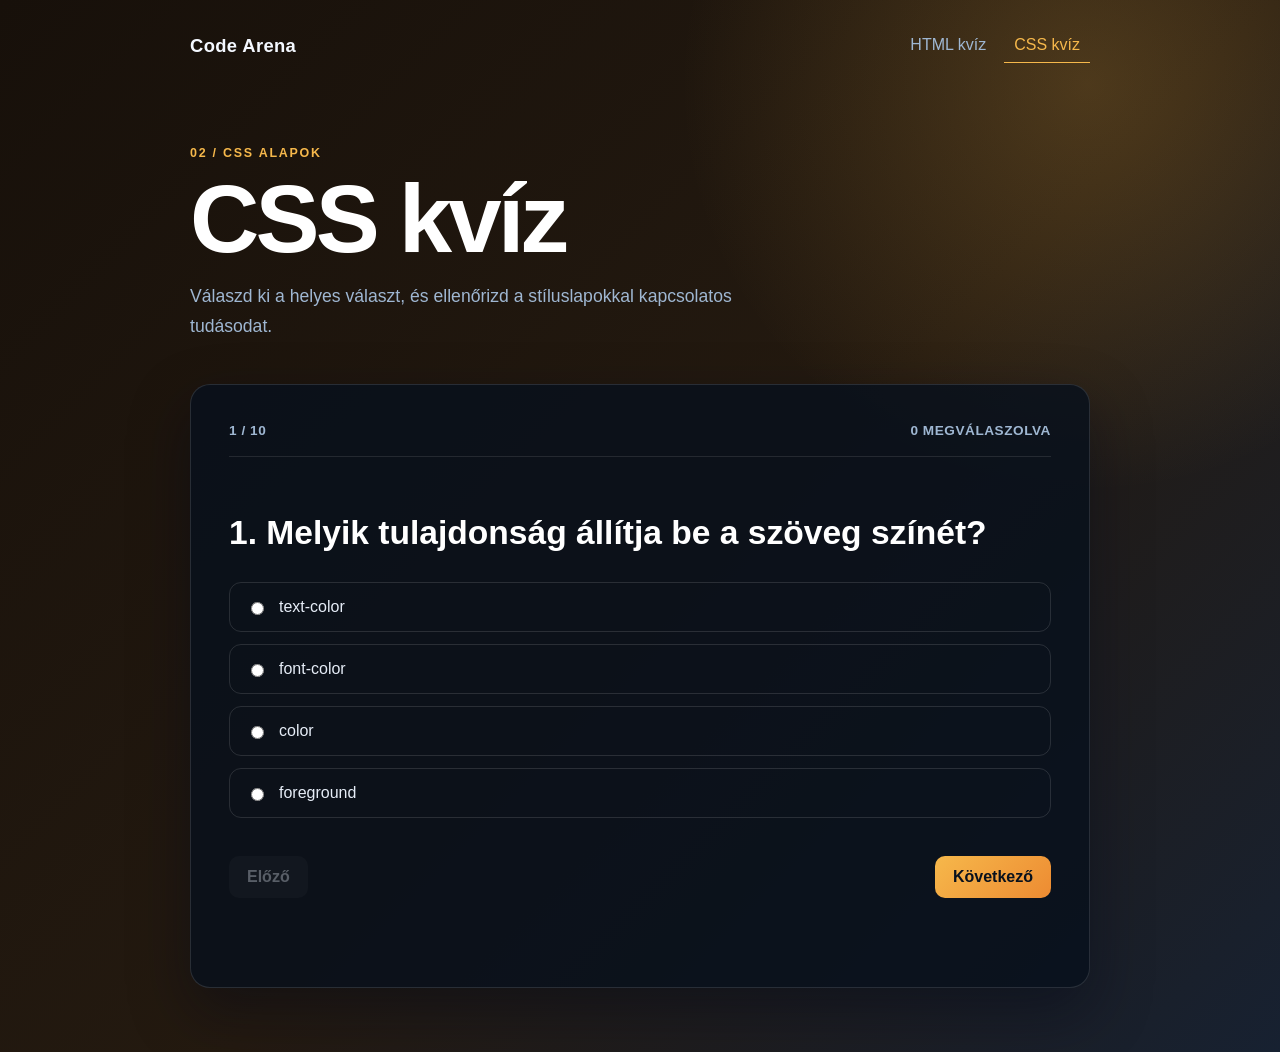
==== css-quiz.html @ 55a7f7bf "Add separate HTML and CSS quiz pages" ====
<!DOCTYPE html>
<html lang="hu">
  <head>
    <meta charset="UTF-8" />
    <meta name="viewport" content="width=device-width, initial-scale=1.0" />
    <meta name="description" content="CSS kvíz kezdőknek és 9. osztályos tanulóknak." />
    <title>CSS kvíz | Code Arena</title>
    <link rel="stylesheet" href="style.css" />
  </head>
  <body class="standalone-quiz css-quiz-page">
    <main class="standalone-shell">
      <nav class="quiz-nav" aria-label="Kvízválasztó">
        <a class="quiz-brand" href="index.html">Code Arena</a>
        <div class="quiz-links">
          <a class="quiz-link" href="html-quiz.html">HTML kvíz</a>
          <a class="quiz-link active" href="css-quiz.html">CSS kvíz</a>
        </div>
      </nav>
      <header class="standalone-hero">
        <span class="standalone-kicker">02 / CSS alapok</span>
        <h1>CSS kvíz</h1>
        <p>Válaszd ki a helyes választ, és ellenőrizd a stíluslapokkal kapcsolatos tudásodat.</p>
      </header>
      <form class="standalone-form" id="css-quiz-form">
        <div class="standalone-progress"><span id="css-progress">1 / 10</span><span id="css-score">0 pont</span></div>
        <div id="css-question"></div>
        <div class="standalone-actions">
          <button class="quiz-button secondary" type="button" id="css-prev" disabled>Előző</button>
          <button class="quiz-button" type="button" id="css-next">Következő</button>
          <button class="quiz-button hidden" type="submit" id="css-finish">Eredmény</button>
        </div>
        <p class="standalone-result" id="css-result" aria-live="polite"></p>
      </form>
    </main>
    <script>
      const cssQuestions = [
        ["Melyik tulajdonság állítja be a szöveg színét?", ["text-color", "font-color", "color", "foreground"], 2],
        ["Melyik szelektor jelöl egy class nevű osztályt?", ["#class", ".class", "class", "@class"], 1],
        ["Melyik tulajdonság állítja be a külső margót?", ["padding", "space", "margin", "gap"], 2],
        ["Melyik tulajdonság állítja be a belső térközt?", ["inside-space", "padding", "margin", "border-gap"], 1],
        ["Melyik deklaráció teszi rácsossá az elemet?", ["layout: grid", "position: grid", "display: grid", "grid: true"], 2],
        ["Melyik tulajdonság változtatja meg a betűméretet?", ["font-size", "text-size", "font-height", "size"], 0],
        ["Melyik szelektor jelöl egy id azonosítót?", [".azonosito", "id.azonosito", "#azonosito", "@azonosito"], 2],
        ["Melyik tulajdonság állítja be az elem háttérszínét?", ["background-color", "back-color", "color-background", "fill-color"], 0],
        ["Melyik érték igazítja középre a flex-elemeket a főtengelyen?", ["align-items: center", "justify-content: center", "text-align: center", "place: center"], 1],
        ["Melyik tulajdonság változtatja meg egy elem szélességét?", ["size", "width", "element-width", "scale"], 1]
      ];
      let cssIndex = 0;
      let cssAnswers = [];
      const cssQuestion = document.getElementById("css-question");
      const cssProgress = document.getElementById("css-progress");
      const cssScore = document.getElementById("css-score");
      const cssPrev = document.getElementById("css-prev");
      const cssNext = document.getElementById("css-next");
      const cssFinish = document.getElementById("css-finish");
      const cssResult = document.getElementById("css-result");

      function renderCssQuestion() {
        const [question, answers] = cssQuestions[cssIndex];
        cssQuestion.innerHTML = `<h2>${cssIndex + 1}. ${question}</h2><div class="answer-grid">${answers.map((answer, index) => `<label class="answer-option"><input type="radio" name="css-answer" value="${index}" ${cssAnswers[cssIndex] === index ? "checked" : ""} /><span>${answer}</span></label>`).join("")}</div>`;
        cssProgress.textContent = `${cssIndex + 1} / ${cssQuestions.length}`;
        cssScore.textContent = `${cssAnswers.filter((answer) => answer !== undefined).length} megválaszolva`;
        cssPrev.disabled = cssIndex === 0;
        cssNext.classList.toggle("hidden", cssIndex === cssQuestions.length - 1);
        cssFinish.classList.toggle("hidden", cssIndex !== cssQuestions.length - 1);
      }

      function saveCssAnswer() { const selected = cssQuestion.querySelector("input:checked"); if (selected) cssAnswers[cssIndex] = Number(selected.value); }
      cssNext.addEventListener("click", () => { saveCssAnswer(); cssIndex += 1; renderCssQuestion(); });
      cssPrev.addEventListener("click", () => { saveCssAnswer(); cssIndex -= 1; renderCssQuestion(); });
      document.getElementById("css-quiz-form").addEventListener("submit", (event) => {
        event.preventDefault(); saveCssAnswer();
        const correct = cssAnswers.filter((answer, index) => answer === cssQuestions[index][2]).length;
        cssResult.textContent = `Eredményed: ${correct}/${cssQuestions.length} pont (${Math.round(correct / cssQuestions.length * 100)}%).`;
        cssResult.className = "standalone-result visible";
        cssFinish.textContent = "Újrakezdés"; cssFinish.type = "button";
        cssFinish.onclick = () => { cssIndex = 0; cssAnswers = []; cssResult.className = "standalone-result"; cssFinish.textContent = "Eredmény"; cssFinish.type = "submit"; cssFinish.onclick = null; renderCssQuestion(); };
      });
      renderCssQuestion();
    </script>
  </body>
</html>
---- style.css ----
:root {
  --bg: #040b16;
  --bg-soft: #0b1628;
  --panel: rgba(10, 20, 34, 0.9);
  --panel-strong: #101d2d;
  --panel-border: rgba(116, 175, 255, 0.2);
  --text: #e6edf7;
  --muted: #9fb7d2;
  --primary: #5aa9ff;
  --primary-strong: #2b7fff;
  --primary-soft: rgba(90, 169, 255, 0.12);
  --success-bg: rgba(34, 197, 94, 0.14);
  --success-text: #9ae6b4;
  --error-bg: rgba(239, 68, 68, 0.14);
  --error-text: #fca5a5;
  --shadow: rgba(2, 6, 23, 0.7);
}

* {
  box-sizing: border-box;
}

html {
  scroll-behavior: smooth;
}

body {
  margin: 0;
  min-height: 100vh;
  font-family: "Segoe UI", Tahoma, Geneva, Verdana, sans-serif;
  background:
    radial-gradient(circle at top, rgba(42, 122, 255, 0.22), transparent 30%),
    linear-gradient(135deg, #020812 0%, #071321 35%, #0b1628 100%);
  color: var(--text);
}

.container {
  max-width: 1100px;
  margin: 0 auto;
  padding: 48px 20px 64px;
}

.auth-shell {
  background: linear-gradient(180deg, rgba(13, 24, 38, 0.98), rgba(9, 17, 28, 0.96));
  border: 1px solid var(--panel-border);
  border-radius: 24px;
  padding: 22px;
  margin-bottom: 28px;
  box-shadow: 0 24px 60px rgba(2, 6, 23, 0.6);
}

.auth-header {
  display: flex;
  align-items: center;
  justify-content: space-between;
  gap: 16px;
  margin-bottom: 18px;
}

.auth-header h2 {
  margin: 0;
  font-size: clamp(1.5rem, 2vw, 2rem);
  color: #f4f8ff;
}

.auth-tabs {
  display: flex;
  gap: 12px;
  margin-bottom: 20px;
}

.auth-tab {
  flex: 1;
  padding: 12px 16px;
  border: 1px solid rgba(116, 175, 255, 0.2);
  background: rgba(17, 28, 44, 0.9);
  color: var(--text);
  border-radius: 12px;
  cursor: pointer;
  font-weight: 700;
  transition: all 0.2s ease;
}

.auth-tab.active {
  background: linear-gradient(135deg, rgba(90, 169, 255, 0.22), rgba(43, 127, 255, 0.18));
  border-color: rgba(90, 169, 255, 0.7);
  box-shadow: 0 0 0 1px rgba(90, 169, 255, 0.2);
}

.auth-panels {
  display: grid;
}

.auth-panel {
  background: rgba(12, 21, 34, 0.8);
  border: 1px solid rgba(116, 175, 255, 0.14);
  border-radius: 18px;
  padding: 18px;
}

.auth-form {
  display: grid;
  gap: 14px;
}

.auth-form label {
  display: grid;
  gap: 8px;
  color: var(--muted);
  font-weight: 600;
}

.remember-row {
  display: flex !important;
  align-items: center;
  gap: 10px;
  flex-direction: row !important;
  color: var(--text) !important;
}

.remember-row input {
  width: auto;
  accent-color: var(--primary);
}

.auth-form input {
  width: 100%;
  padding: 12px 14px;
  border: 1px solid rgba(116, 175, 255, 0.2);
  border-radius: 12px;
  background: rgba(5, 10, 18, 0.9);
  color: var(--text);
  font-size: 1rem;
}

.auth-form input:focus {
  outline: 2px solid rgba(90, 169, 255, 0.5);
  border-color: rgba(90, 169, 255, 0.7);
}

.auth-submit {
  border: none;
  border-radius: 12px;
  background: linear-gradient(135deg, #7ec1ff 0%, #2b7fff 100%);
  color: #03111d;
  font-weight: 800;
  padding: 12px 16px;
  cursor: pointer;
  transition: transform 0.2s ease, filter 0.2s ease;
}

.auth-submit:hover {
  transform: translateY(-1px);
  filter: brightness(1.04);
}

.auth-submit:disabled {
  opacity: 0.7;
  cursor: wait;
}

.quiz-choice {
  display: flex;
  align-items: center;
  justify-content: space-between;
  gap: 18px;
  padding: 18px 20px;
  margin-bottom: 20px;
  border: 1px solid rgba(90, 169, 255, 0.22);
  border-radius: 16px;
  background: rgba(11, 22, 40, 0.82);
}

.quiz-choice-kicker {
  display: block;
  color: var(--primary);
  font-size: 0.7rem;
  font-weight: 800;
  letter-spacing: 0.12em;
  text-transform: uppercase;
}

.quiz-choice strong {
  display: block;
  margin-top: 4px;
  color: #f4f8ff;
}

.quiz-choice-links {
  display: flex;
  gap: 10px;
}

.quiz-choice-links a {
  padding: 10px 14px;
  border: 1px solid rgba(90, 169, 255, 0.35);
  border-radius: 10px;
  color: var(--text);
  font-weight: 700;
  text-decoration: none;
  transition: background 0.2s ease, border-color 0.2s ease, transform 0.2s ease;
}

.quiz-choice-links a:hover {
  border-color: var(--primary);
  background: var(--primary-soft);
  transform: translateY(-1px);
}

.user-bar {
  display: flex;
  align-items: center;
  justify-content: space-between;
  gap: 16px;
  background: rgba(11, 22, 40, 0.9);
  border: 1px solid rgba(116, 175, 255, 0.2);
  border-radius: 14px;
  padding: 12px 16px;
  margin-bottom: 20px;
  color: var(--text);
}

.user-meta {
  display: inline-flex;
  align-items: center;
  gap: 10px;
  font-weight: 700;
}

.user-icon {
  display: inline-flex;
  align-items: center;
  justify-content: center;
  width: 26px;
  height: 26px;
  border-radius: 8px;
  background: rgba(90, 169, 255, 0.12);
}

.logout-btn {
  border: none;
  border-radius: 10px;
  background: rgba(239, 68, 68, 0.12);
  color: #fecaca;
  padding: 9px 12px;
  font-weight: 700;
  cursor: pointer;
}

.app-header {
  display: flex;
  align-items: center;
  justify-content: space-between;
  gap: 12px;
  padding: 14px 18px;
  margin-bottom: 20px;
  border-radius: 18px;
  background: linear-gradient(135deg, rgba(9, 18, 30, 0.96), rgba(17, 31, 49, 0.95));
  border: 1px solid rgba(116, 175, 255, 0.2);
  box-shadow: 0 14px 30px rgba(2, 6, 23, 0.45);
}

.brand-block {
  display: inline-flex;
  align-items: center;
  gap: 12px;
}

.brand-mark {
  display: inline-flex;
  align-items: center;
  justify-content: center;
  width: 36px;
  height: 36px;
  border-radius: 12px;
  background: linear-gradient(135deg, #7ec1ff, #2b7fff);
  color: #02131d;
  font-weight: 900;
  font-size: 1.2rem;
  box-shadow: 0 0 25px rgba(90, 169, 255, 0.35);
}

.brand-block small,
.brand-block strong {
  display: block;
}

.brand-block small {
  color: var(--muted);
  letter-spacing: 0.08em;
  text-transform: uppercase;
  font-size: 0.65rem;
}

.brand-block strong {
  font-size: 1.05rem;
  color: #f4f8ff;
}

.live-tag {
  display: inline-flex;
  align-items: center;
  gap: 8px;
  padding: 8px 12px;
  border-radius: 999px;
  background: rgba(34, 197, 94, 0.12);
  border: 1px solid rgba(34, 197, 94, 0.45);
  color: #b7f7cc;
  font-weight: 700;
}

.live-dot {
  width: 10px;
  height: 10px;
  border-radius: 50%;
  background: #4ade80;
  box-shadow: 0 0 12px rgba(74, 222, 128, 0.9);
}

.hidden {
  display: none !important;
}

.header {
  text-align: left;
  margin-bottom: 32px;
  background: linear-gradient(180deg, rgba(13, 25, 41, 0.96), rgba(9, 17, 29, 0.94));
  border: 1px solid var(--panel-border);
  border-radius: 24px;
  padding: 36px 28px 30px;
  box-shadow: 0 24px 60px var(--shadow);
}

.hero-panel {
  display: grid;
  grid-template-columns: 1.15fr 0.85fr;
  align-items: center;
  gap: 28px;
}

.hero-copy {
  width: 100%;
}

.hero-topline {
  display: flex;
  align-items: center;
  gap: 12px;
  margin-bottom: 8px;
}

.hero-icon {
  display: inline-flex;
  align-items: center;
  justify-content: center;
  width: 40px;
  height: 40px;
  border-radius: 12px;
  background: rgba(90, 169, 255, 0.14);
  border: 1px solid rgba(90, 169, 255, 0.25);
}

.hero-icon svg {
  width: 22px;
  height: 22px;
  fill: #dfeeff;
}

.badge {
  display: inline-block;
  background: linear-gradient(135deg, var(--primary), var(--primary-strong));
  color: #01111d;
  padding: 9px 18px;
  border-radius: 999px;
  font-weight: 800;
  letter-spacing: 0.12em;
  text-transform: uppercase;
  font-size: 0.72rem;
  box-shadow: 0 0 20px rgba(90, 169, 255, 0.4);
}

h1 {
  margin: 18px 0 12px;
  font-size: clamp(2.3rem, 5vw, 4rem);
  line-height: 1.1;
  color: #f4f8ff;
  letter-spacing: -0.04em;
}

.subtitle {
  margin: 0;
  font-size: 1.08rem;
  color: var(--muted);
  max-width: 760px;
}

.feature-row {
  display: flex;
  flex-wrap: wrap;
  gap: 12px;
  margin-top: 22px;
}

.feature-pill {
  display: inline-flex;
  align-items: center;
  gap: 8px;
  background: rgba(90, 169, 255, 0.08);
  border: 1px solid rgba(90, 169, 255, 0.2);
  border-radius: 999px;
  padding: 8px 12px;
  color: #eaf4ff;
  font-size: 0.9rem;
}

.mini-icon {
  display: inline-flex;
  align-items: center;
  justify-content: center;
  width: 20px;
  height: 20px;
  border-radius: 50%;
  background: rgba(90, 169, 255, 0.15);
}

.hero-visual {
  position: relative;
  min-height: 260px;
  display: flex;
  align-items: center;
  justify-content: center;
}

.hero-visual img {
  width: 100%;
  max-width: 440px;
  height: 100%;
  min-height: 260px;
  object-fit: cover;
  border-radius: 22px;
  border: 1px solid rgba(116, 175, 255, 0.18);
  box-shadow: 0 30px 60px rgba(0, 0, 0, 0.45);
}

.floating-card {
  position: absolute;
  display: flex;
  align-items: center;
  gap: 12px;
  background: rgba(10, 18, 29, 0.92);
  border: 1px solid rgba(116, 175, 255, 0.2);
  border-radius: 16px;
  padding: 12px 14px;
  box-shadow: 0 18px 35px rgba(2, 6, 23, 0.45);
}

.card-one {
  left: 0;
  bottom: 18px;
}

.card-two {
  right: 6px;
  top: 20px;
}

.card-icon {
  display: inline-flex;
  width: 36px;
  height: 36px;
  align-items: center;
  justify-content: center;
  border-radius: 12px;
  background: rgba(90, 169, 255, 0.15);
  color: #dfeeff;
  font-size: 1.2rem;
}

.floating-card strong,
.floating-card small {
  display: block;
}

.floating-card strong {
  font-size: 1rem;
  color: #f4f8ff;
}

.floating-card small {
  color: var(--muted);
}

.quiz-form {
  background: linear-gradient(180deg, rgba(13, 24, 38, 0.96), rgba(9, 17, 28, 0.96));
  border: 1px solid var(--panel-border);
  border-radius: 24px;
  padding: 28px;
  box-shadow: 0 30px 70px rgba(1, 4, 10, 0.65);
}

.quiz-elite-header {
  display: flex;
  align-items: center;
  justify-content: space-between;
  gap: 12px;
  margin-bottom: 22px;
  padding: 12px 16px;
  border-radius: 14px;
  background: linear-gradient(135deg, rgba(90, 169, 255, 0.12), rgba(43, 127, 255, 0.1));
  border: 1px solid rgba(90, 169, 255, 0.22);
}

.elite-badge {
  display: inline-flex;
  align-items: center;
  padding: 7px 12px;
  border-radius: 999px;
  background: rgba(255, 215, 0, 0.1);
  border: 1px solid rgba(255, 215, 0, 0.35);
  color: #ffe686;
  font-weight: 800;
  letter-spacing: 0.08em;
  text-transform: uppercase;
  font-size: 0.7rem;
}

.elite-text {
  color: #dfeeff;
  font-weight: 700;
}

.question {
  border: 1px solid rgba(116, 175, 255, 0.14);
  border-radius: 18px;
  padding: 20px 18px 14px;
  margin-bottom: 22px;
  background: linear-gradient(180deg, rgba(11, 22, 40, 0.9), rgba(9, 18, 30, 0.8));
  box-shadow: inset 0 1px 0 rgba(255, 255, 255, 0.03);
}

.question h2 {
  margin: 0 0 16px;
  font-size: 1.08rem;
  color: #edf4ff;
  line-height: 1.5;
}

.question label {
  display: block;
  padding: 12px 14px;
  margin: 10px 0;
  border-radius: 12px;
  background: rgba(14, 26, 42, 0.9);
  border: 1px solid rgba(116, 175, 255, 0.2);
  color: var(--text);
  cursor: pointer;
  transition: transform 0.18s ease, border-color 0.18s ease, background 0.18s ease;
}

.question label:hover {
  transform: translateY(-1px);
  background: rgba(24, 40, 62, 0.96);
  border-color: rgba(90, 169, 255, 0.7);
}

.question.checked label.correct-answer {
  background: var(--success-bg);
  border-color: rgba(34, 197, 94, 0.8);
  color: var(--success-text);
  font-weight: bold;
}

.question.checked label.wrong-answer {
  background: var(--error-bg);
  border-color: rgba(239, 68, 68, 0.8);
  color: var(--error-text);
  font-weight: bold;
}

.answer-hint {
  margin: 14px 0 0;
  padding: 10px 12px;
  border-radius: 10px;
  background: rgba(34, 197, 94, 0.12);
  border: 1px solid rgba(34, 197, 94, 0.6);
  color: #b7f7cc;
  font-weight: 700;
}

.question input[type="radio"] {
  margin-right: 10px;
  accent-color: var(--primary);
  transform: scale(1.08);
}

.written-answer {
  display: block;
  width: 100%;
  resize: vertical;
  padding: 12px 14px;
  margin-top: 8px;
  border: 1px solid rgba(116, 175, 255, 0.28);
  border-radius: 12px;
  background: rgba(5, 10, 18, 0.9);
  color: var(--text);
  font: inherit;
  line-height: 1.5;
}

.written-answer:focus {
  outline: 2px solid rgba(90, 169, 255, 0.45);
  border-color: rgba(90, 169, 255, 0.7);
}

.written-answer.correct-answer {
  background: var(--success-bg);
  border-color: rgba(34, 197, 94, 0.8);
}

.written-answer.wrong-answer {
  background: var(--error-bg);
  border-color: rgba(239, 68, 68, 0.8);
}

.quiz-progress {
  display: flex;
  justify-content: space-between;
  gap: 16px;
  margin: 0 0 18px;
  color: var(--muted);
  font-weight: 700;
}

.quiz-progress span:first-child {
  color: #f4f8ff;
}

.quiz-navigation {
  display: grid;
  grid-template-columns: 1fr 1fr;
  gap: 12px;
}

.next-btn,
.submit-btn,
.previous-btn {
  display: block;
  width: 100%;
  border: none;
  background: linear-gradient(135deg, #70b7ff 0%, #2b7fff 100%);
  color: #03111d;
  font-weight: 800;
  font-size: 1rem;
  padding: 16px 20px;
  border-radius: 14px;
  cursor: pointer;
  transition: transform 0.2s ease, box-shadow 0.2s ease, filter 0.2s ease;
  box-shadow: 0 18px 35px rgba(43, 127, 255, 0.35);
}

.next-btn:hover,
.submit-btn:hover,
.previous-btn:not(:disabled):hover {
  transform: translateY(-1px);
  filter: brightness(1.06);
}

.next-btn:active,
.submit-btn:active,
.previous-btn:not(:disabled):active {
  transform: translateY(0);
}

.previous-btn {
  background: rgba(116, 175, 255, 0.12);
  color: var(--text);
  border: 1px solid rgba(116, 175, 255, 0.28);
  box-shadow: none;
}

.previous-btn:disabled {
  opacity: 0.4;
  cursor: not-allowed;
}

.quiz-navigation .submit-btn {
  grid-column: 1 / -1;
}

.result {
  margin: 22px 0 0;
  text-align: center;
  font-size: 1.12rem;
  font-weight: 700;
  color: #dbeafe;
  background: rgba(90, 169, 255, 0.08);
  border: 1px solid rgba(90, 169, 255, 0.2);
  border-radius: 12px;
  padding: 14px 16px;
}

.review-panel {
  margin-top: 28px;
  padding: 28px;
  border: 1px solid var(--panel-border);
  border-radius: 24px;
  background: linear-gradient(180deg, rgba(13, 24, 38, 0.96), rgba(9, 17, 28, 0.96));
  box-shadow: 0 30px 70px rgba(1, 4, 10, 0.65);
}

.review-header {
  display: flex;
  align-items: center;
  justify-content: space-between;
  gap: 18px;
  margin-bottom: 22px;
  padding-bottom: 20px;
  border-bottom: 1px solid rgba(116, 175, 255, 0.2);
}

.review-header h2 {
  margin: 0 0 16px;
  color: #f4f8ff;
}

.review-button,
.back-to-quiz {
  width: 100%;
  margin-top: 14px;
  border: 1px solid rgba(90, 169, 255, 0.5);
  border-radius: 12px;
  padding: 13px 16px;
  background: rgba(90, 169, 255, 0.14);
  color: #eaf4ff;
  font-weight: 800;
  cursor: pointer;
}

.back-to-quiz {
  width: auto;
  margin-top: 0;
  white-space: nowrap;
}

.review-button:hover,
.back-to-quiz:hover {
  background: rgba(90, 169, 255, 0.24);
}

#review-list {
  display: grid;
  gap: 12px;
}

.review-item {
  padding: 14px 16px;
  border-radius: 12px;
  border: 1px solid;
}

.review-item h3,
.review-item p {
  margin: 0;
}

.review-item h3 {
  margin-bottom: 8px;
  color: #f4f8ff;
  font-size: 1rem;
}

.review-item p {
  color: var(--text);
  line-height: 1.5;
}

.review-correct {
  background: var(--success-bg);
  border-color: rgba(34, 197, 94, 0.7);
}

.review-wrong {
  background: var(--error-bg);
  border-color: rgba(239, 68, 68, 0.7);
}

@media (max-width: 640px) {
  .review-header {
    align-items: stretch;
    flex-direction: column;
  }

  .back-to-quiz {
    width: 100%;
  }
}

@media (max-width: 640px) {
  .container {
    padding: 20px 12px 40px;
  }

  .hero-panel {
    grid-template-columns: 1fr;
  }

  .auth-header {
    flex-direction: column;
    align-items: flex-start;
  }

  .auth-tabs {
    flex-direction: column;
  }

  .app-header,
  .user-bar,
  .quiz-elite-header,
  .quiz-choice {
    flex-direction: column;
    align-items: flex-start;
  }

  .quiz-choice-links {
    width: 100%;
  }

  .quiz-choice-links a {
    flex: 1;
    text-align: center;
  }

  .feature-row {
    flex-direction: column;
  }

  .header,
  .quiz-form {
    padding: 18px 14px;
  }

  .question {
    padding: 18px 14px 12px;
  }

  .floating-card {
    position: static;
    margin-top: 12px;
  }

  .hero-visual {
    display: grid;
    gap: 12px;
  }
}

/* Standalone HTML and CSS quiz pages */
.standalone-quiz {
  --quiz-accent: #5aa9ff;
  --quiz-accent-strong: #2b7fff;
  background:
    radial-gradient(circle at 85% 8%, rgba(90, 169, 255, 0.22), transparent 28%),
    linear-gradient(135deg, #06101d 0%, #0b1628 55%, #101b2d 100%);
}

.css-quiz-page {
  --quiz-accent: #f6b84b;
  --quiz-accent-strong: #ed8b32;
  background:
    radial-gradient(circle at 85% 8%, rgba(246, 184, 75, 0.2), transparent 28%),
    linear-gradient(135deg, #17100a 0%, #241a10 55%, #172131 100%);
}

.standalone-shell {
  width: min(900px, calc(100% - 32px));
  margin: 0 auto;
  padding: 28px 0 64px;
}

.quiz-nav,
.standalone-progress,
.standalone-actions {
  display: flex;
  align-items: center;
  justify-content: space-between;
  gap: 16px;
}

.quiz-nav {
  margin-bottom: 80px;
}

.quiz-brand {
  color: #f4f8ff;
  font-size: 1.15rem;
  font-weight: 900;
  letter-spacing: 0.02em;
  text-decoration: none;
}

.quiz-links {
  display: flex;
  gap: 8px;
}

.quiz-link {
  border-bottom: 1px solid transparent;
  color: var(--muted);
  padding: 8px 10px;
  text-decoration: none;
  transition: color 0.2s ease, border-color 0.2s ease;
}

.quiz-link:hover,
.quiz-link.active {
  border-color: var(--quiz-accent);
  color: var(--quiz-accent);
}

.standalone-hero {
  max-width: 680px;
  margin-bottom: 42px;
}

.standalone-kicker {
  color: var(--quiz-accent);
  font-size: 0.78rem;
  font-weight: 800;
  letter-spacing: 0.14em;
  text-transform: uppercase;
}

.standalone-hero h1 {
  margin: 12px 0;
  color: #fff;
  font-size: clamp(3rem, 8vw, 6rem);
  line-height: 0.95;
}

.standalone-hero p {
  max-width: 560px;
  color: var(--muted);
  font-size: 1.1rem;
  line-height: 1.7;
}

.standalone-form {
  background: rgba(8, 17, 29, 0.82);
  border: 1px solid rgba(255, 255, 255, 0.12);
  border-radius: 20px;
  box-shadow: 0 24px 60px rgba(2, 6, 23, 0.42);
  padding: clamp(20px, 4vw, 38px);
}

.standalone-progress {
  border-bottom: 1px solid rgba(255, 255, 255, 0.1);
  color: var(--muted);
  font-size: 0.85rem;
  font-weight: 700;
  letter-spacing: 0.04em;
  padding-bottom: 18px;
  text-transform: uppercase;
}

#html-question,
#css-question {
  min-height: 300px;
  padding: 54px 0 38px;
}

.standalone-form h2 {
  color: #fff;
  font-size: clamp(1.45rem, 3vw, 2.1rem);
  line-height: 1.3;
  margin: 0 0 28px;
}

.answer-grid {
  display: grid;
  gap: 12px;
}

.answer-option {
  display: flex;
  align-items: center;
  gap: 12px;
  border: 1px solid rgba(255, 255, 255, 0.12);
  border-radius: 12px;
  color: var(--text);
  cursor: pointer;
  padding: 15px 16px;
  transition: border-color 0.2s ease, background 0.2s ease, transform 0.2s ease;
}

.answer-option:hover {
  border-color: var(--quiz-accent);
  background: rgba(255, 255, 255, 0.05);
  transform: translateX(3px);
}

.answer-option input {
  accent-color: var(--quiz-accent);
}

.quiz-button {
  border: 0;
  border-radius: 10px;
  background: linear-gradient(135deg, var(--quiz-accent), var(--quiz-accent-strong));
  color: #08111d;
  cursor: pointer;
  font: inherit;
  font-weight: 800;
  padding: 12px 18px;
  transition: transform 0.2s ease, filter 0.2s ease;
}

.quiz-button:hover:not(:disabled) {
  filter: brightness(1.08);
  transform: translateY(-2px);
}

.quiz-button.secondary {
  background: rgba(255, 255, 255, 0.08);
  color: var(--text);
}

.quiz-button:disabled {
  cursor: not-allowed;
  opacity: 0.35;
}

.standalone-result {
  color: var(--quiz-accent);
  font-size: 1.1rem;
  font-weight: 800;
  margin: 24px 0 0;
  min-height: 1.5em;
}

.standalone-result:not(.visible) {
  visibility: hidden;
}

@media (max-width: 640px) {
  .standalone-shell {
    width: min(100% - 24px, 900px);
    padding-top: 18px;
  }

  .quiz-nav {
    align-items: flex-start;
    flex-direction: column;
    margin-bottom: 58px;
  }

  .quiz-links {
    width: 100%;
  }

  .quiz-link {
    flex: 1;
    padding-left: 0;
  }

  .standalone-hero h1 {
    font-size: 3.5rem;
  }

  .standalone-actions {
    flex-wrap: wrap;
  }

  .quiz-button {
    flex: 1;
  }
}
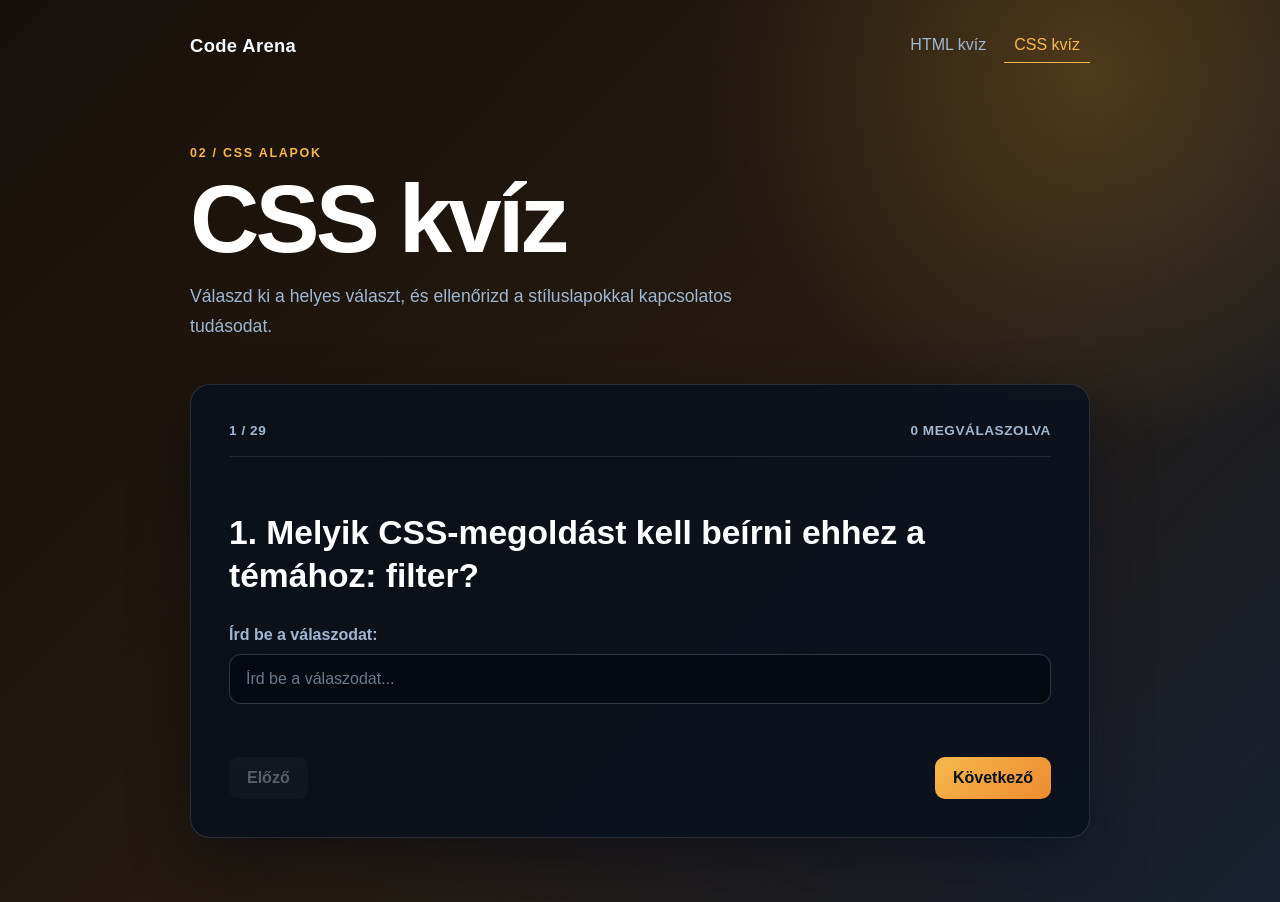
==== commit 840b5004: "Add randomized typed-answer quiz banks" ====
--- a/css-quiz.html
+++ b/css-quiz.html
@@ -29,8 +29,18 @@
           <button class="quiz-button" type="button" id="css-next">Következő</button>
           <button class="quiz-button hidden" type="submit" id="css-finish">Eredmény</button>
         </div>
-        <p class="standalone-result" id="css-result" aria-live="polite"></p>
       </form>
+      <button class="quiz-button standalone-review-button hidden" type="button" id="css-review-button">Eredmény megtekintése</button>
+      <section class="standalone-review hidden" id="css-review-panel" aria-live="polite">
+        <div class="review-header">
+          <div>
+            <span class="standalone-kicker">Összesítés</span>
+            <h2>CSS kvíz eredménye</h2>
+          </div>
+          <button class="quiz-button secondary" type="button" id="css-back-button">Vissza a kvízhez</button>
+        </div>
+        <div class="standalone-review-list" id="css-review-list"></div>
+      </section>
     </main>
     <script>
       const cssQuestions = [
@@ -45,6 +55,26 @@
         ["Melyik érték igazítja középre a flex-elemeket a főtengelyen?", ["align-items: center", "justify-content: center", "text-align: center", "place: center"], 1],
         ["Melyik tulajdonság változtatja meg egy elem szélességét?", ["size", "width", "element-width", "scale"], 1]
       ];
+      const cssExtraAnswers = [
+        "height", "font-family", "display: flex", "border", "border-radius", "rem", "*", "line-height", "overflow: hidden", "background-image",
+        ":hover", "opacity", "justify-content", "align-items", "position: fixed", "text-align", "font-weight", "@media", "grid-template-columns", "grid-template-rows",
+        "gap", "flex-wrap", "order", "display: none", "visibility: hidden", "cursor", "cursor: pointer", "box-shadow", "text-shadow", "letter-spacing",
+        "word-spacing", "text-transform: uppercase", "text-decoration: underline", "list-style-type", "list-style: none", "background-repeat", "background-position: center", "background-size", "background-size: cover", "border-style",
+        "border-width", "border-color", "border-radius: 50%", "margin", "margin-top", "padding-top", "min-width", "max-width", "min-height", "max-height",
+        "vw", "vh", "em", "var(--main-color)", "--main-color: blue", ".menu > li", "h2 + p", "h2 ~ p", ":focus", ":visited",
+        "::before", "::after", "content", "z-index", "static", "relative", "absolute", "sticky", "animation-name", "animation-duration",
+        "@keyframes", "transition-duration", "transition", "outline: none", "visibility", "box-sizing", "box-sizing: border-box", "flex-direction", "flex-direction: column",
+        "grid-auto-flow", "grid-row", "grid-column", "filter", "transform", "scale(1.1)", "rotate(45deg)", "translateX(10px)", "white-space", "text-overflow"
+      ];
+      cssQuestions.push(...cssExtraAnswers.map((answer) => [
+        `Melyik CSS-megoldást kell beírni ehhez a témához: ${answer}?`,
+        [answer],
+        0
+      ]));
+      function shuffleQuestions(questions) {
+        return [...questions].sort(() => Math.random() - 0.5);
+      }
+      const shuffledCssQuestions = shuffleQuestions(cssQuestions).slice(0, 29);
       let cssIndex = 0;
       let cssAnswers = [];
       const cssQuestion = document.getElementById("css-question");
@@ -53,29 +83,59 @@
       const cssPrev = document.getElementById("css-prev");
       const cssNext = document.getElementById("css-next");
       const cssFinish = document.getElementById("css-finish");
-      const cssResult = document.getElementById("css-result");
+      const cssReviewButton = document.getElementById("css-review-button");
+      const cssReviewPanel = document.getElementById("css-review-panel");
+      const cssReviewList = document.getElementById("css-review-list");
+      const cssBackButton = document.getElementById("css-back-button");
+
+      function escapeHtml(value) {
+        return value.replace(/&/g, "&amp;").replace(/</g, "&lt;").replace(/>/g, "&gt;").replace(/\"/g, "&quot;");
+      }
 
       function renderCssQuestion() {
-        const [question, answers] = cssQuestions[cssIndex];
-        cssQuestion.innerHTML = `<h2>${cssIndex + 1}. ${question}</h2><div class="answer-grid">${answers.map((answer, index) => `<label class="answer-option"><input type="radio" name="css-answer" value="${index}" ${cssAnswers[cssIndex] === index ? "checked" : ""} /><span>${answer}</span></label>`).join("")}</div>`;
-        cssProgress.textContent = `${cssIndex + 1} / ${cssQuestions.length}`;
+        const [question, answers] = shuffledCssQuestions[cssIndex];
+        cssQuestion.innerHTML = `<h2>${cssIndex + 1}. ${question}</h2><label class="written-answer-label" for="css-answer">Írd be a válaszodat:</label><input class="standalone-answer-input" id="css-answer" type="text" name="css-answer" value="${escapeHtml(cssAnswers[cssIndex] || "")}" autocomplete="off" placeholder="Írd be a válaszodat..." />`;
+        cssProgress.textContent = `${cssIndex + 1} / ${shuffledCssQuestions.length}`;
         cssScore.textContent = `${cssAnswers.filter((answer) => answer !== undefined).length} megválaszolva`;
         cssPrev.disabled = cssIndex === 0;
-        cssNext.classList.toggle("hidden", cssIndex === cssQuestions.length - 1);
-        cssFinish.classList.toggle("hidden", cssIndex !== cssQuestions.length - 1);
+        cssNext.classList.toggle("hidden", cssIndex === shuffledCssQuestions.length - 1);
+        cssFinish.classList.toggle("hidden", cssIndex !== shuffledCssQuestions.length - 1);
       }
 
-      function saveCssAnswer() { const selected = cssQuestion.querySelector("input:checked"); if (selected) cssAnswers[cssIndex] = Number(selected.value); }
+      function saveCssAnswer() { const answer = cssQuestion.querySelector(".standalone-answer-input"); if (answer) cssAnswers[cssIndex] = answer.value.trim(); }
       cssNext.addEventListener("click", () => { saveCssAnswer(); cssIndex += 1; renderCssQuestion(); });
       cssPrev.addEventListener("click", () => { saveCssAnswer(); cssIndex -= 1; renderCssQuestion(); });
       document.getElementById("css-quiz-form").addEventListener("submit", (event) => {
         event.preventDefault(); saveCssAnswer();
-        const correct = cssAnswers.filter((answer, index) => answer === cssQuestions[index][2]).length;
-        cssResult.textContent = `Eredményed: ${correct}/${cssQuestions.length} pont (${Math.round(correct / cssQuestions.length * 100)}%).`;
-        cssResult.className = "standalone-result visible";
-        cssFinish.textContent = "Újrakezdés"; cssFinish.type = "button";
-        cssFinish.onclick = () => { cssIndex = 0; cssAnswers = []; cssResult.className = "standalone-result"; cssFinish.textContent = "Eredmény"; cssFinish.type = "submit"; cssFinish.onclick = null; renderCssQuestion(); };
+        cssReviewButton.classList.remove("hidden");
+        cssReviewButton.focus();
       });
+
+      cssReviewButton.addEventListener("click", () => {
+        cssReviewList.replaceChildren();
+        shuffledCssQuestions.forEach(([question, answers, correctIndex], index) => {
+          const userIndex = cssAnswers[index];
+          const isCorrect = normalizeAnswer(cssAnswers[index]) === normalizeAnswer(answers[correctIndex]);
+          const item = document.createElement("article");
+          item.className = `review-item ${isCorrect ? "review-correct" : "review-wrong"}`;
+          item.innerHTML = `<h3>${index + 1}. ${question}</h3><p>A te válaszod: ${escapeHtml(cssAnswers[index] || "Nincs válasz")}</p><p>Helyes válasz: ${escapeHtml(answers[correctIndex])}</p>`;
+          cssReviewList.append(item);
+        });
+        document.getElementById("css-quiz-form").classList.add("hidden");
+        cssReviewButton.classList.add("hidden");
+        cssReviewPanel.classList.remove("hidden");
+        cssReviewPanel.scrollIntoView({ behavior: "smooth", block: "start" });
+      });
+
+      cssBackButton.addEventListener("click", () => {
+        cssReviewPanel.classList.add("hidden");
+        document.getElementById("css-quiz-form").classList.remove("hidden");
+        cssReviewButton.classList.remove("hidden");
+        document.getElementById("css-quiz-form").scrollIntoView({ behavior: "smooth", block: "start" });
+      });
+      function normalizeAnswer(value) {
+        return (value || "").toLowerCase().replace(/[<>]/g, "").replace(/\s+/g, " ").trim();
+      }
       renderCssQuestion();
     </script>
   </body>
--- a/style.css
+++ b/style.css
@@ -1002,6 +1002,34 @@
   accent-color: var(--quiz-accent);
 }
 
+.written-answer-label {
+  display: block;
+  margin-bottom: 10px;
+  color: var(--muted);
+  font-weight: 700;
+}
+
+.standalone-answer-input {
+  width: 100%;
+  border: 1px solid rgba(255, 255, 255, 0.18);
+  border-radius: 12px;
+  background: rgba(3, 9, 17, 0.8);
+  color: var(--text);
+  font: inherit;
+  padding: 15px 16px;
+  transition: border-color 0.2s ease, box-shadow 0.2s ease;
+}
+
+.standalone-answer-input::placeholder {
+  color: rgba(159, 183, 210, 0.65);
+}
+
+.standalone-answer-input:focus {
+  border-color: var(--quiz-accent);
+  box-shadow: 0 0 0 3px color-mix(in srgb, var(--quiz-accent) 18%, transparent);
+  outline: none;
+}
+
 .quiz-button {
   border: 0;
   border-radius: 10px;
@@ -1041,6 +1069,42 @@
   visibility: hidden;
 }
 
+.standalone-review-button {
+  display: block;
+  width: 100%;
+  margin-top: 18px;
+}
+
+.standalone-review {
+  margin-top: 24px;
+  padding: clamp(20px, 4vw, 34px);
+  border: 1px solid rgba(255, 255, 255, 0.14);
+  border-radius: 20px;
+  background: rgba(8, 17, 29, 0.9);
+  box-shadow: 0 24px 60px rgba(2, 6, 23, 0.42);
+}
+
+.standalone-review .review-header {
+  margin-bottom: 22px;
+}
+
+.standalone-review .review-header h2 {
+  margin: 10px 0 0;
+}
+
+.standalone-review-list {
+  display: grid;
+  gap: 12px;
+}
+
+.standalone-review-list .review-item {
+  border-radius: 12px;
+}
+
+.standalone-review-list .review-item p {
+  margin-top: 8px;
+}
+
 @media (max-width: 640px) {
   .standalone-shell {
     width: min(100% - 24px, 900px);
@@ -1073,4 +1137,9 @@
   .quiz-button {
     flex: 1;
   }
-}
+
+  .standalone-review .review-header {
+    align-items: stretch;
+    flex-direction: column;
+  }
+}
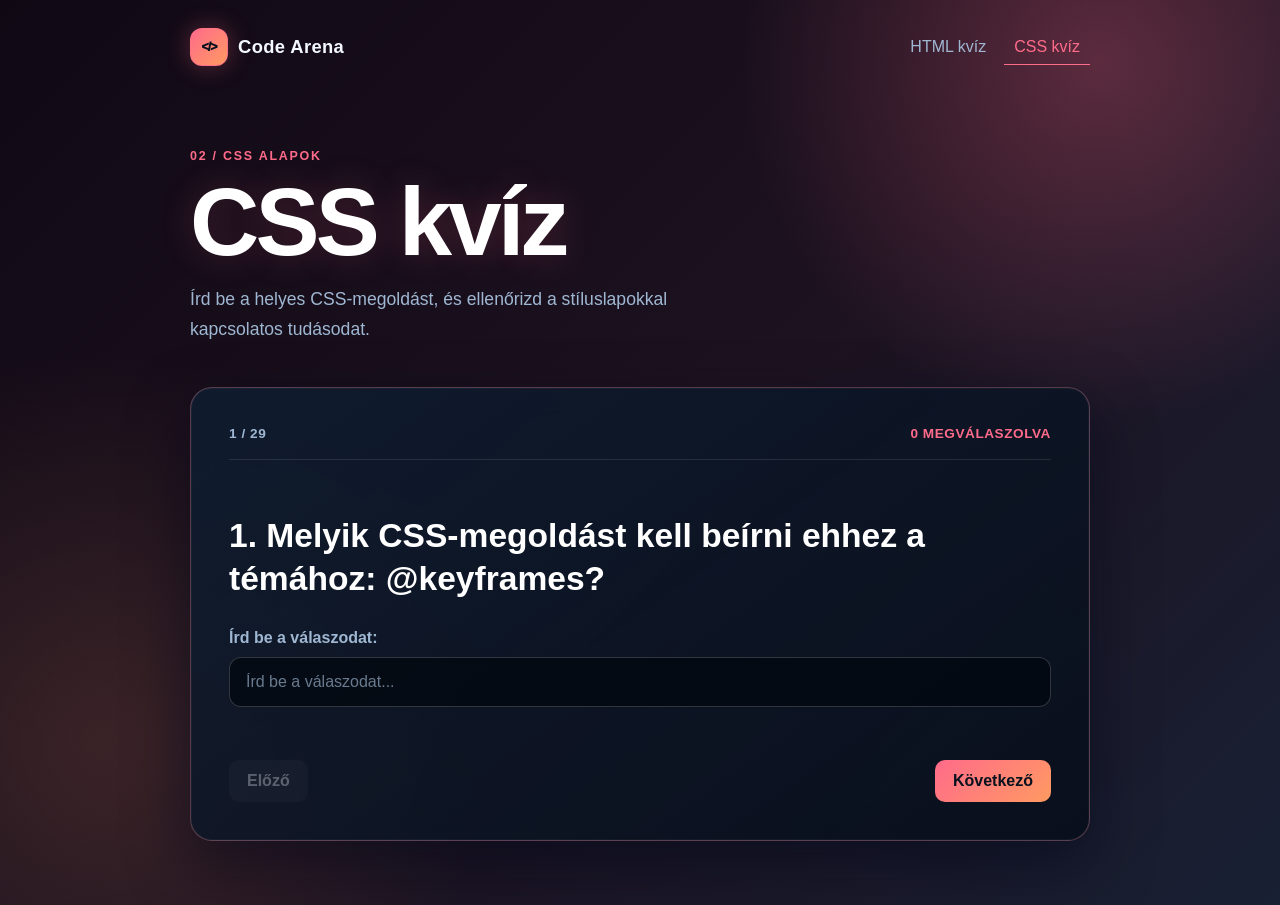
==== commit ffd95394: "Refresh quiz visual design and add icon" ====
--- a/css-quiz.html
+++ b/css-quiz.html
@@ -5,12 +5,13 @@
     <meta name="viewport" content="width=device-width, initial-scale=1.0" />
     <meta name="description" content="CSS kvíz kezdőknek és 9. osztályos tanulóknak." />
     <title>CSS kvíz | Code Arena</title>
+    <link rel="icon" href="data:image/svg+xml,%3Csvg xmlns='http://www.w3.org/2000/svg' viewBox='0 0 64 64'%3E%3Crect width='64' height='64' rx='18' fill='%23150d18'/%3E%3Cpath d='M18 22 8 32l10 10M46 22l10 10-10 10M37 16 27 48' fill='none' stroke='%23ff6b8a' stroke-width='6' stroke-linecap='round' stroke-linejoin='round'/%3E%3C/svg%3E" />
     <link rel="stylesheet" href="style.css" />
   </head>
   <body class="standalone-quiz css-quiz-page">
     <main class="standalone-shell">
       <nav class="quiz-nav" aria-label="Kvízválasztó">
-        <a class="quiz-brand" href="index.html">Code Arena</a>
+        <a class="quiz-brand" href="index.html"><span class="quiz-brand-icon" aria-hidden="true">&lt;/&gt;</span>Code Arena</a>
         <div class="quiz-links">
           <a class="quiz-link" href="html-quiz.html">HTML kvíz</a>
           <a class="quiz-link active" href="css-quiz.html">CSS kvíz</a>
@@ -19,7 +20,7 @@
       <header class="standalone-hero">
         <span class="standalone-kicker">02 / CSS alapok</span>
         <h1>CSS kvíz</h1>
-        <p>Válaszd ki a helyes választ, és ellenőrizd a stíluslapokkal kapcsolatos tudásodat.</p>
+        <p>Írd be a helyes CSS-megoldást, és ellenőrizd a stíluslapokkal kapcsolatos tudásodat.</p>
       </header>
       <form class="standalone-form" id="css-quiz-form">
         <div class="standalone-progress"><span id="css-progress">1 / 10</span><span id="css-score">0 pont</span></div>
--- a/style.css
+++ b/style.css
@@ -856,19 +856,21 @@
 
 /* Standalone HTML and CSS quiz pages */
 .standalone-quiz {
-  --quiz-accent: #5aa9ff;
-  --quiz-accent-strong: #2b7fff;
+  --quiz-accent: #56e0c0;
+  --quiz-accent-strong: #2699ff;
   background:
-    radial-gradient(circle at 85% 8%, rgba(90, 169, 255, 0.22), transparent 28%),
-    linear-gradient(135deg, #06101d 0%, #0b1628 55%, #101b2d 100%);
+    radial-gradient(circle at 86% 7%, rgba(38, 153, 255, 0.3), transparent 26%),
+    radial-gradient(circle at 8% 82%, rgba(86, 224, 192, 0.12), transparent 28%),
+    linear-gradient(135deg, #050b18 0%, #0b1726 52%, #101c32 100%);
 }
 
 .css-quiz-page {
-  --quiz-accent: #f6b84b;
-  --quiz-accent-strong: #ed8b32;
+  --quiz-accent: #ff6b8a;
+  --quiz-accent-strong: #ff9a62;
   background:
-    radial-gradient(circle at 85% 8%, rgba(246, 184, 75, 0.2), transparent 28%),
-    linear-gradient(135deg, #17100a 0%, #241a10 55%, #172131 100%);
+    radial-gradient(circle at 86% 7%, rgba(255, 107, 138, 0.28), transparent 26%),
+    radial-gradient(circle at 8% 82%, rgba(255, 154, 98, 0.14), transparent 28%),
+    linear-gradient(135deg, #100914 0%, #1d1220 52%, #182033 100%);
 }
 
 .standalone-shell {
@@ -891,11 +893,30 @@
 }
 
 .quiz-brand {
+  display: inline-flex;
+  align-items: center;
+  gap: 10px;
   color: #f4f8ff;
   font-size: 1.15rem;
   font-weight: 900;
   letter-spacing: 0.02em;
   text-decoration: none;
+}
+
+.quiz-brand-icon {
+  display: inline-flex;
+  align-items: center;
+  justify-content: center;
+  width: 38px;
+  height: 38px;
+  border: 1px solid color-mix(in srgb, var(--quiz-accent) 70%, transparent);
+  border-radius: 12px;
+  background: linear-gradient(135deg, var(--quiz-accent), var(--quiz-accent-strong));
+  box-shadow: 0 0 24px color-mix(in srgb, var(--quiz-accent) 32%, transparent);
+  color: #07111d;
+  font-size: 0.78rem;
+  font-weight: 950;
+  letter-spacing: -0.08em;
 }
 
 .quiz-links {
@@ -935,6 +956,8 @@
   color: #fff;
   font-size: clamp(3rem, 8vw, 6rem);
   line-height: 0.95;
+  letter-spacing: -0.04em;
+  text-shadow: 0 0 34px color-mix(in srgb, var(--quiz-accent) 22%, transparent);
 }
 
 .standalone-hero p {
@@ -945,10 +968,11 @@
 }
 
 .standalone-form {
-  background: rgba(8, 17, 29, 0.82);
-  border: 1px solid rgba(255, 255, 255, 0.12);
-  border-radius: 20px;
-  box-shadow: 0 24px 60px rgba(2, 6, 23, 0.42);
+  background: linear-gradient(145deg, rgba(15, 29, 48, 0.9), rgba(6, 13, 25, 0.82));
+  border: 1px solid color-mix(in srgb, var(--quiz-accent) 22%, rgba(255, 255, 255, 0.12));
+  border-radius: 22px;
+  box-shadow: 0 24px 60px rgba(2, 6, 23, 0.5), 0 0 0 1px rgba(255, 255, 255, 0.03) inset;
+  backdrop-filter: blur(16px);
   padding: clamp(20px, 4vw, 38px);
 }
 
@@ -960,6 +984,10 @@
   letter-spacing: 0.04em;
   padding-bottom: 18px;
   text-transform: uppercase;
+}
+
+.standalone-progress span:last-child {
+  color: var(--quiz-accent);
 }
 
 #html-question,
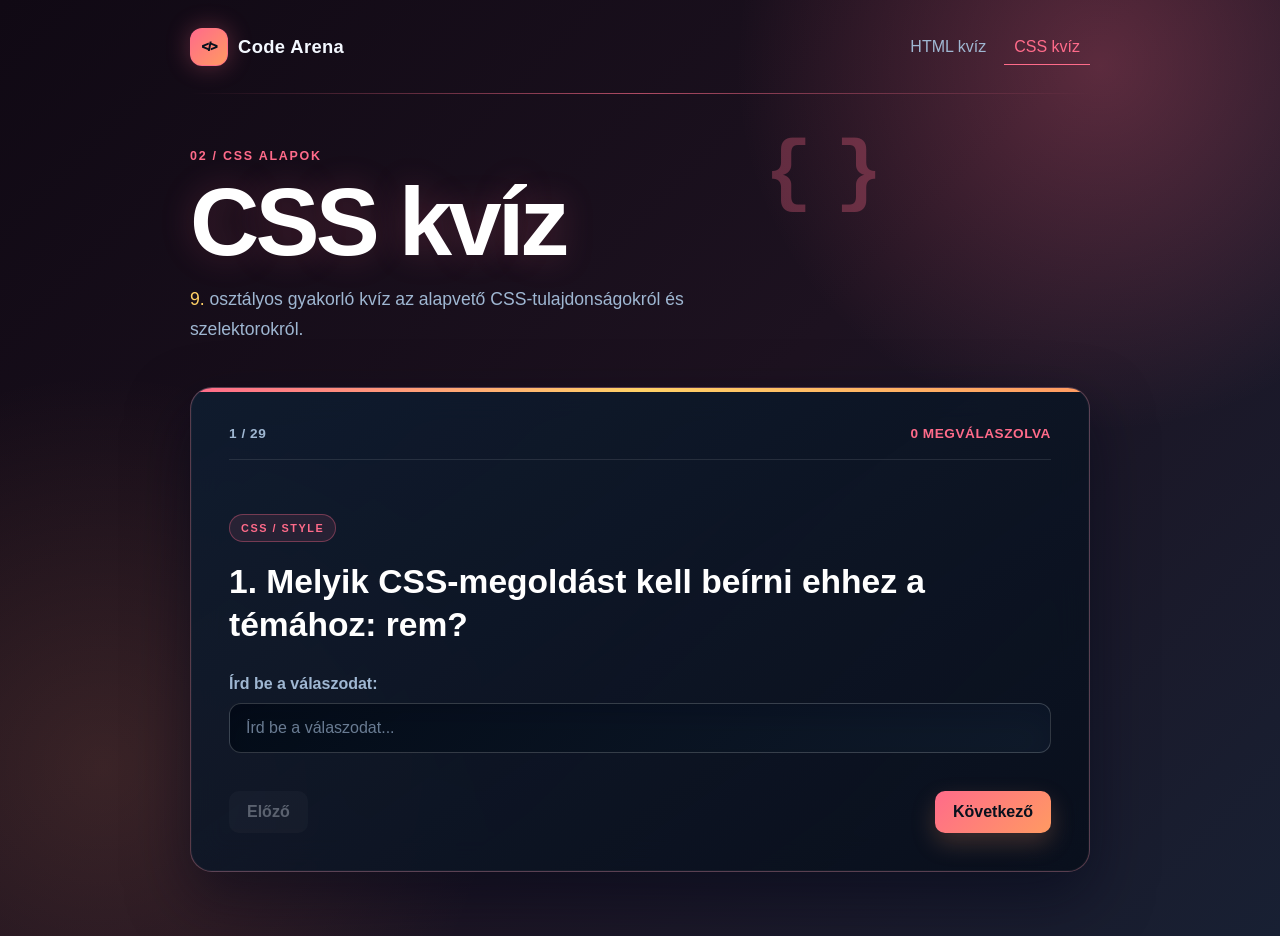
==== commit 6e1f0ab2: "Align quiz questions with ninth grade basics" ====
--- a/css-quiz.html
+++ b/css-quiz.html
@@ -20,7 +20,7 @@
       <header class="standalone-hero">
         <span class="standalone-kicker">02 / CSS alapok</span>
         <h1>CSS kvíz</h1>
-        <p>Írd be a helyes CSS-megoldást, és ellenőrizd a stíluslapokkal kapcsolatos tudásodat.</p>
+        <p>9. osztályos gyakorló kvíz az alapvető CSS-tulajdonságokról és szelektorokról.</p>
       </header>
       <form class="standalone-form" id="css-quiz-form">
         <div class="standalone-progress"><span id="css-progress">1 / 10</span><span id="css-score">0 pont</span></div>
@@ -57,15 +57,14 @@
         ["Melyik tulajdonság változtatja meg egy elem szélességét?", ["size", "width", "element-width", "scale"], 1]
       ];
       const cssExtraAnswers = [
-        "height", "font-family", "display: flex", "border", "border-radius", "rem", "*", "line-height", "overflow: hidden", "background-image",
-        ":hover", "opacity", "justify-content", "align-items", "position: fixed", "text-align", "font-weight", "@media", "grid-template-columns", "grid-template-rows",
-        "gap", "flex-wrap", "order", "display: none", "visibility: hidden", "cursor", "cursor: pointer", "box-shadow", "text-shadow", "letter-spacing",
-        "word-spacing", "text-transform: uppercase", "text-decoration: underline", "list-style-type", "list-style: none", "background-repeat", "background-position: center", "background-size", "background-size: cover", "border-style",
-        "border-width", "border-color", "border-radius: 50%", "margin", "margin-top", "padding-top", "min-width", "max-width", "min-height", "max-height",
-        "vw", "vh", "em", "var(--main-color)", "--main-color: blue", ".menu > li", "h2 + p", "h2 ~ p", ":focus", ":visited",
-        "::before", "::after", "content", "z-index", "static", "relative", "absolute", "sticky", "animation-name", "animation-duration",
-        "@keyframes", "transition-duration", "transition", "outline: none", "visibility", "box-sizing", "box-sizing: border-box", "flex-direction", "flex-direction: column",
-        "grid-auto-flow", "grid-row", "grid-column", "filter", "transform", "scale(1.1)", "rotate(45deg)", "translateX(10px)", "white-space", "text-overflow"
+        "height", "font-family", "display: flex", "border", "border-radius", "rem", "*", "line-height", "background-image", ":hover",
+        "justify-content", "align-items", "text-align", "font-weight", "display: block", "display: inline", "display: inline-block", "grid-template-columns", "grid-template-rows", "gap",
+        "flex-wrap", "display: none", "cursor", "cursor: pointer", "box-shadow", "text-shadow", "letter-spacing", "word-spacing", "text-transform: uppercase", "text-decoration: underline",
+        "list-style-type", "list-style: none", "background-repeat", "background-position: center", "background-size", "border-style", "border-width", "border-color", "border-radius: 50%", "margin",
+        "margin-top", "margin-right", "margin-bottom", "margin-left", "padding", "padding-top", "padding-right", "padding-bottom", "padding-left", "min-width",
+        "max-width", "min-height", "max-height", "px", "%", "vw", "vh", "em", ".menu", "#header", "p", "h1 p",
+        "div > p", "h1 + p", "[type=\"text\"]", ":focus", ":visited", "::before", "::after", "content", "position: relative", "position: absolute",
+        "position: static", "top", "right", "bottom", "left", "transition", "transition-duration", "transform", "scale(1.1)", "box-sizing", "box-sizing: border-box"
       ];
       cssQuestions.push(...cssExtraAnswers.map((answer) => [
         `Melyik CSS-megoldást kell beírni ehhez a témához: ${answer}?`,
--- a/style.css
+++ b/style.css
@@ -856,17 +856,20 @@
 
 /* Standalone HTML and CSS quiz pages */
 .standalone-quiz {
-  --quiz-accent: #56e0c0;
-  --quiz-accent-strong: #2699ff;
+  --quiz-accent: #ff9f43;
+  --quiz-accent-strong: #ff5f6d;
+  --quiz-highlight: #ffe66d;
   background:
-    radial-gradient(circle at 86% 7%, rgba(38, 153, 255, 0.3), transparent 26%),
-    radial-gradient(circle at 8% 82%, rgba(86, 224, 192, 0.12), transparent 28%),
-    linear-gradient(135deg, #050b18 0%, #0b1726 52%, #101c32 100%);
+    radial-gradient(circle at 86% 7%, rgba(255, 95, 109, 0.3), transparent 26%),
+    radial-gradient(circle at 8% 82%, rgba(255, 159, 67, 0.16), transparent 28%),
+    linear-gradient(135deg, #170b0d 0%, #24131a 52%, #19152a 100%);
+  background-attachment: fixed;
 }
 
 .css-quiz-page {
   --quiz-accent: #ff6b8a;
   --quiz-accent-strong: #ff9a62;
+  --quiz-highlight: #ffd166;
   background:
     radial-gradient(circle at 86% 7%, rgba(255, 107, 138, 0.28), transparent 26%),
     radial-gradient(circle at 8% 82%, rgba(255, 154, 98, 0.14), transparent 28%),
@@ -874,6 +877,7 @@
 }
 
 .standalone-shell {
+  position: relative;
   width: min(900px, calc(100% - 32px));
   margin: 0 auto;
   padding: 28px 0 64px;
@@ -889,7 +893,18 @@
 }
 
 .quiz-nav {
+  position: relative;
   margin-bottom: 80px;
+}
+
+.quiz-nav::after {
+  position: absolute;
+  right: 0;
+  bottom: -28px;
+  left: 0;
+  height: 1px;
+  background: linear-gradient(90deg, transparent, color-mix(in srgb, var(--quiz-accent) 65%, transparent), transparent);
+  content: "";
 }
 
 .quiz-brand {
@@ -939,8 +954,30 @@
 }
 
 .standalone-hero {
+  position: relative;
   max-width: 680px;
   margin-bottom: 42px;
+}
+
+.standalone-hero::after {
+  position: absolute;
+  top: -12px;
+  right: 0;
+  color: color-mix(in srgb, var(--quiz-accent) 30%, transparent);
+  font-family: Consolas, monospace;
+  font-size: 5rem;
+  font-weight: 900;
+  letter-spacing: -0.16em;
+  line-height: 1;
+  pointer-events: none;
+}
+
+.html-quiz-page .standalone-hero::after {
+  content: "</>";
+}
+
+.css-quiz-page .standalone-hero::after {
+  content: "{ }";
 }
 
 .standalone-kicker {
@@ -967,13 +1004,30 @@
   line-height: 1.7;
 }
 
+.html-quiz-page .standalone-hero p::first-letter,
+.css-quiz-page .standalone-hero p::first-letter {
+  color: var(--quiz-highlight);
+}
+
 .standalone-form {
+  position: relative;
   background: linear-gradient(145deg, rgba(15, 29, 48, 0.9), rgba(6, 13, 25, 0.82));
   border: 1px solid color-mix(in srgb, var(--quiz-accent) 22%, rgba(255, 255, 255, 0.12));
   border-radius: 22px;
   box-shadow: 0 24px 60px rgba(2, 6, 23, 0.5), 0 0 0 1px rgba(255, 255, 255, 0.03) inset;
   backdrop-filter: blur(16px);
   padding: clamp(20px, 4vw, 38px);
+  overflow: hidden;
+}
+
+.standalone-form::before {
+  position: absolute;
+  top: 0;
+  right: 0;
+  left: 0;
+  height: 4px;
+  background: linear-gradient(90deg, var(--quiz-accent), var(--quiz-highlight), var(--quiz-accent-strong));
+  content: "";
 }
 
 .standalone-progress {
@@ -992,8 +1046,32 @@
 
 #html-question,
 #css-question {
+  position: relative;
   min-height: 300px;
   padding: 54px 0 38px;
+}
+
+#html-question::before,
+#css-question::before {
+  display: inline-block;
+  margin-bottom: 18px;
+  border: 1px solid color-mix(in srgb, var(--quiz-accent) 36%, transparent);
+  border-radius: 999px;
+  background: color-mix(in srgb, var(--quiz-accent) 10%, transparent);
+  color: var(--quiz-accent);
+  font-size: 0.68rem;
+  font-weight: 900;
+  letter-spacing: 0.14em;
+  padding: 7px 11px;
+  text-transform: uppercase;
+}
+
+#html-question::before {
+  content: "HTML / MARKUP";
+}
+
+#css-question::before {
+  content: "CSS / STYLE";
 }
 
 .standalone-form h2 {
@@ -1001,6 +1079,7 @@
   font-size: clamp(1.45rem, 3vw, 2.1rem);
   line-height: 1.3;
   margin: 0 0 28px;
+  max-width: 760px;
 }
 
 .answer-grid {
@@ -1041,10 +1120,11 @@
   width: 100%;
   border: 1px solid rgba(255, 255, 255, 0.18);
   border-radius: 12px;
-  background: rgba(3, 9, 17, 0.8);
+  background: linear-gradient(135deg, rgba(4, 12, 24, 0.95), rgba(17, 28, 45, 0.9));
   color: var(--text);
   font: inherit;
   padding: 15px 16px;
+  box-shadow: 0 12px 30px rgba(2, 6, 23, 0.2) inset;
   transition: border-color 0.2s ease, box-shadow 0.2s ease;
 }
 
@@ -1067,6 +1147,7 @@
   font: inherit;
   font-weight: 800;
   padding: 12px 18px;
+  box-shadow: 0 10px 24px color-mix(in srgb, var(--quiz-accent-strong) 22%, transparent);
   transition: transform 0.2s ease, filter 0.2s ease;
 }
 
@@ -1078,6 +1159,7 @@
 .quiz-button.secondary {
   background: rgba(255, 255, 255, 0.08);
   color: var(--text);
+  box-shadow: none;
 }
 
 .quiz-button:disabled {
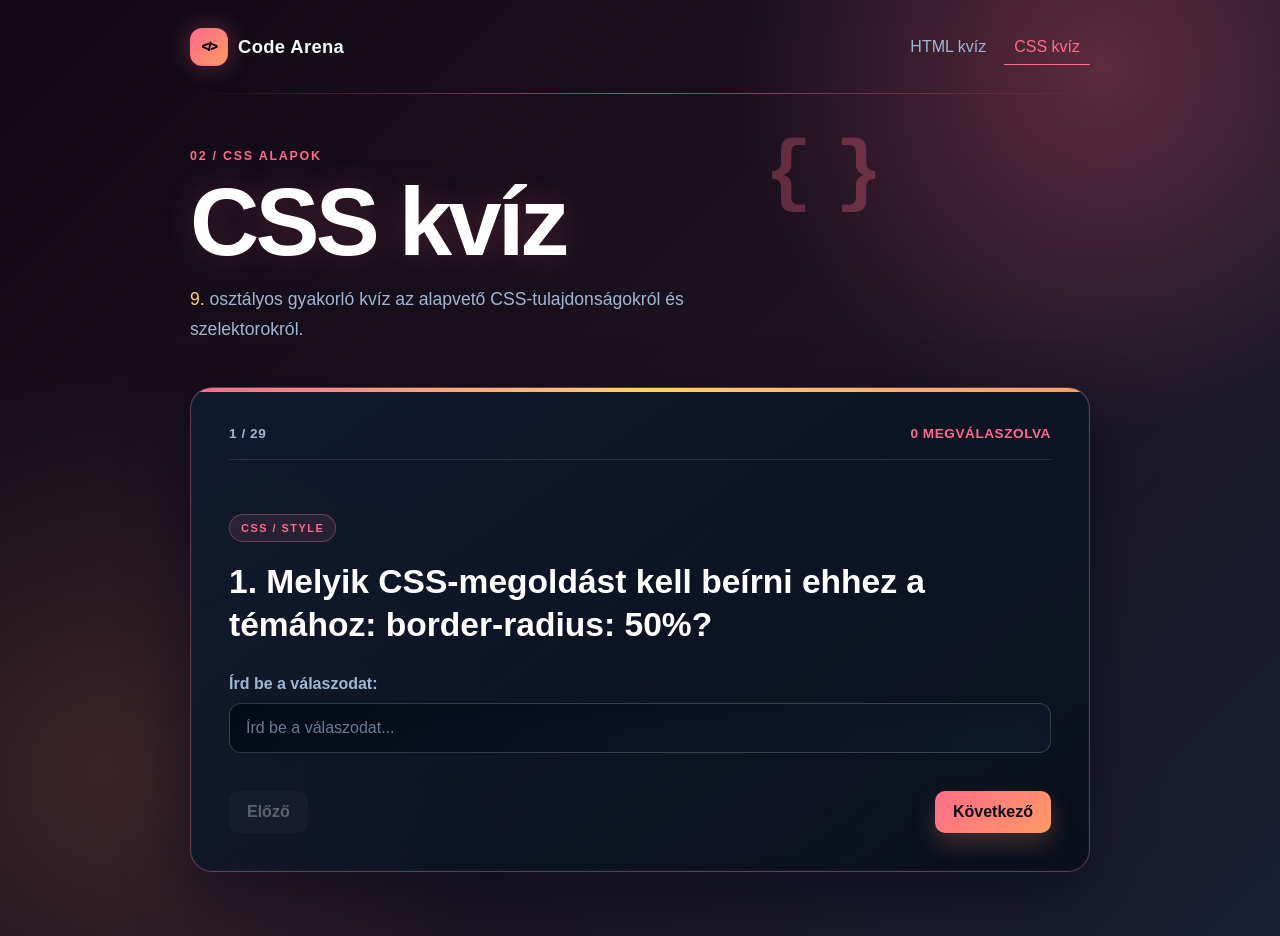
==== commit 743e913c: "Add practical HTML and CSS questions" ====
--- a/css-quiz.html
+++ b/css-quiz.html
@@ -54,7 +54,11 @@
         ["Melyik szelektor jelöl egy id azonosítót?", [".azonosito", "id.azonosito", "#azonosito", "@azonosito"], 2],
         ["Melyik tulajdonság állítja be az elem háttérszínét?", ["background-color", "back-color", "color-background", "fill-color"], 0],
         ["Melyik érték igazítja középre a flex-elemeket a főtengelyen?", ["align-items: center", "justify-content: center", "text-align: center", "place: center"], 1],
-        ["Melyik tulajdonság változtatja meg egy elem szélességét?", ["size", "width", "element-width", "scale"], 1]
+        ["Melyik tulajdonság változtatja meg egy elem szélességét?", ["size", "width", "element-width", "scale"], 1],
+        ["Melyik list-style-type érték készít négyzet alakú jelölőt?", ["square"], 0],
+        ["Melyik text-decoration érték húzza át a szöveget?", ["line-through"], 0],
+        ["Melyik background-color érték állít piros hátteret?", ["red"], 0],
+        ["Melyik font-weight érték jelöl félkövér szöveget?", ["bold"], 0]
       ];
       const cssExtraAnswers = [
         "height", "font-family", "display: flex", "border", "border-radius", "rem", "*", "line-height", "background-image", ":hover",
